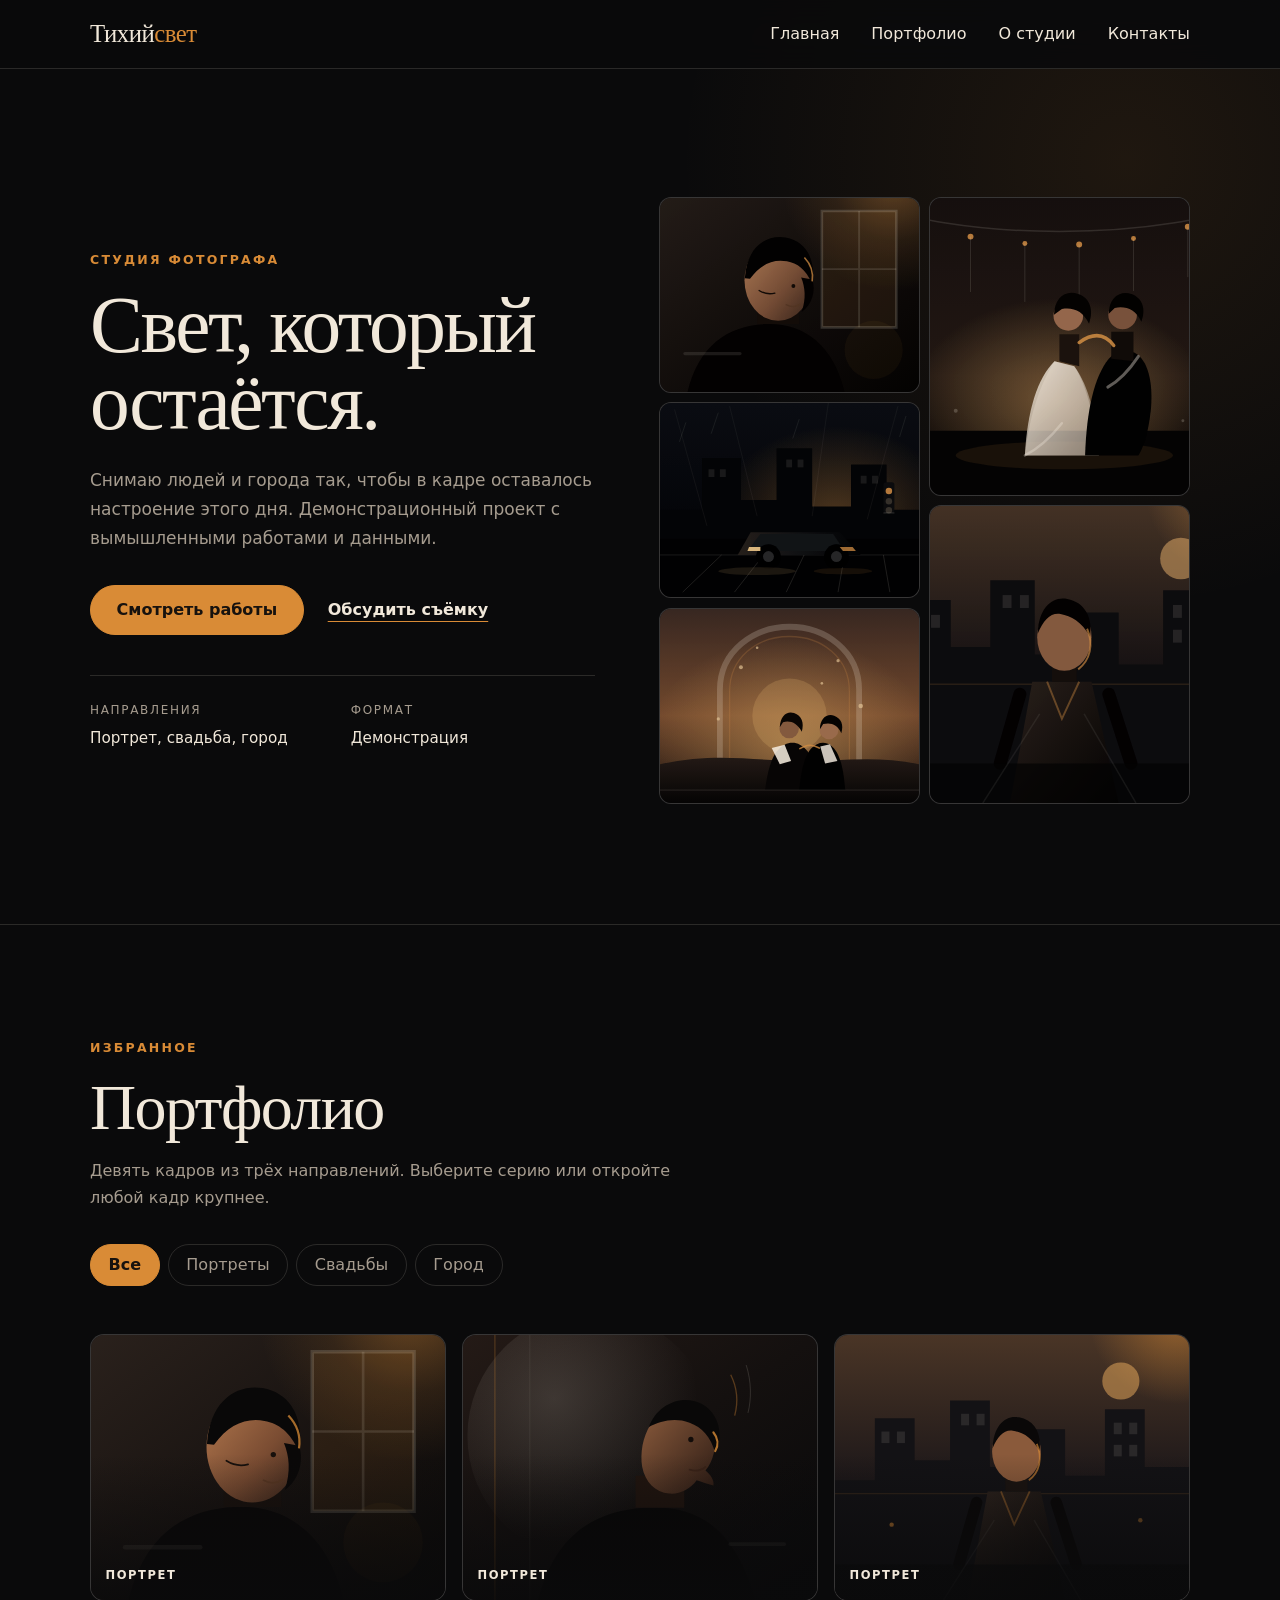
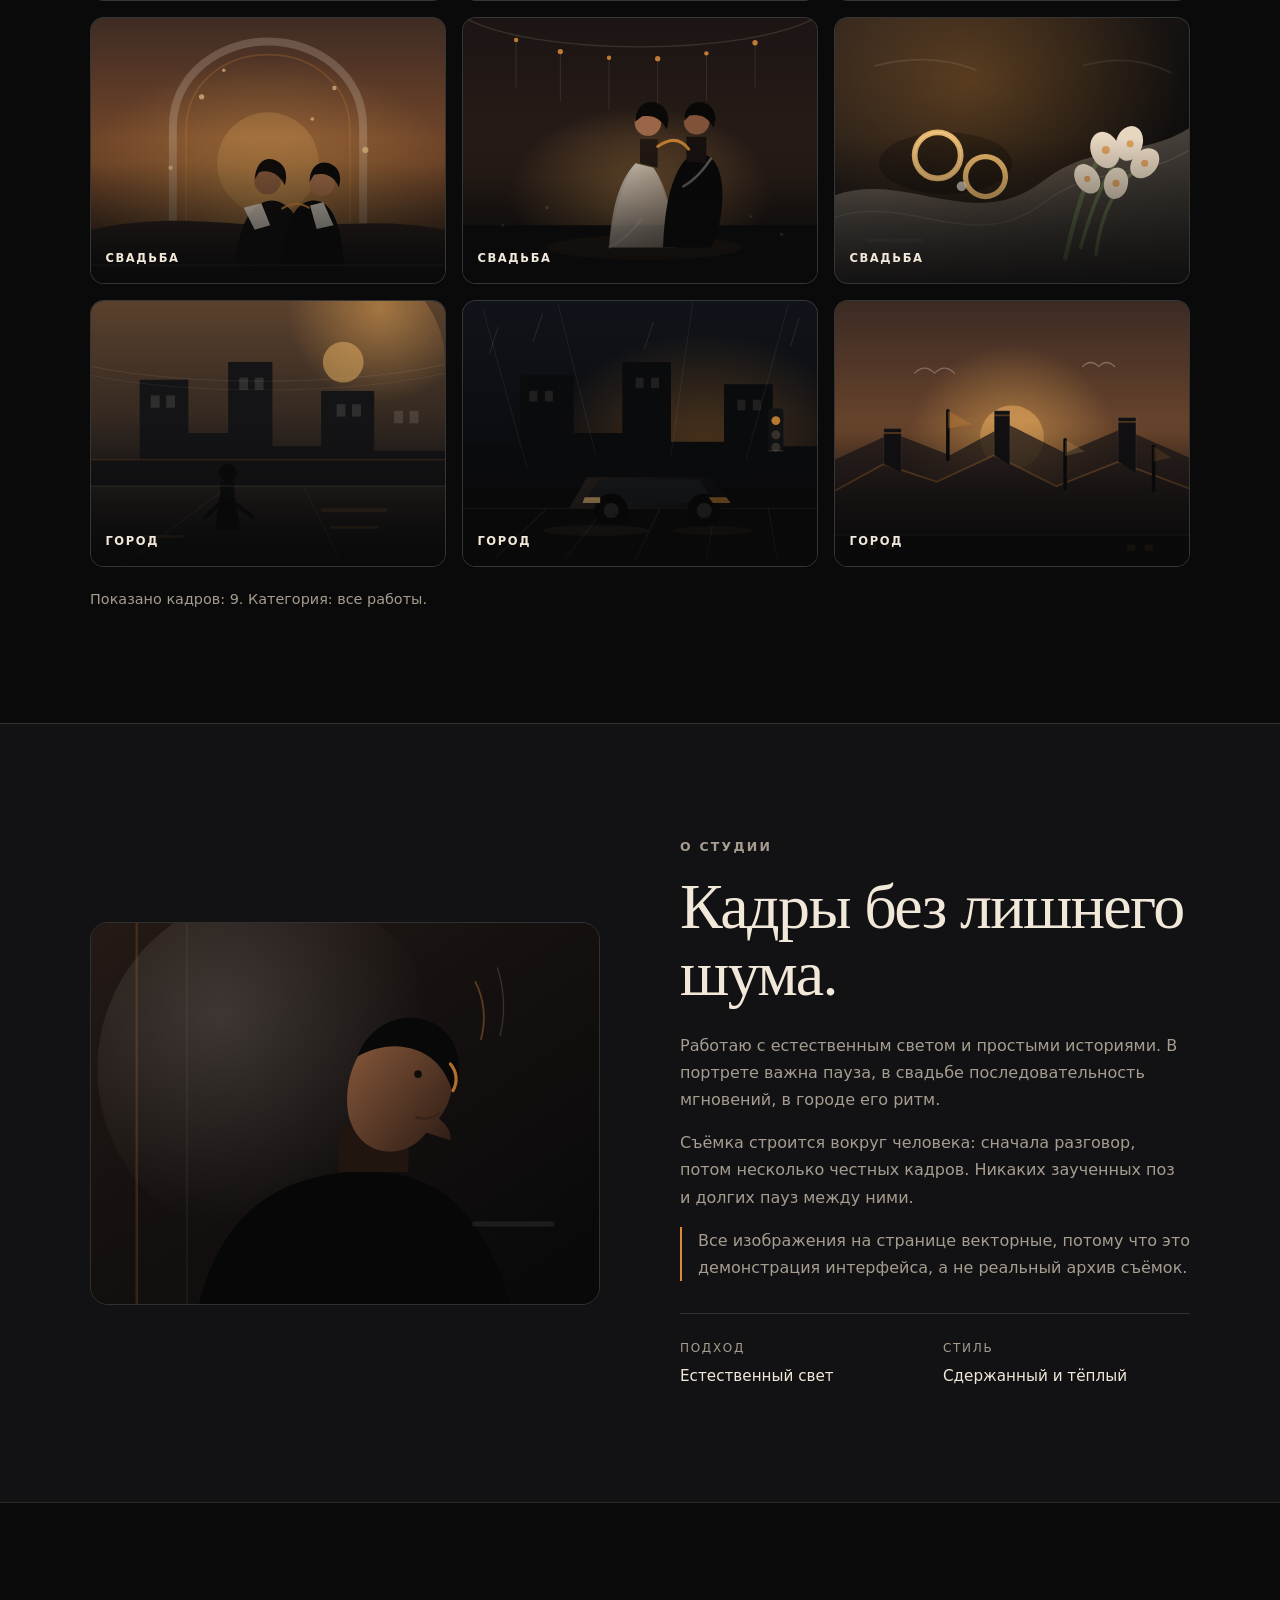
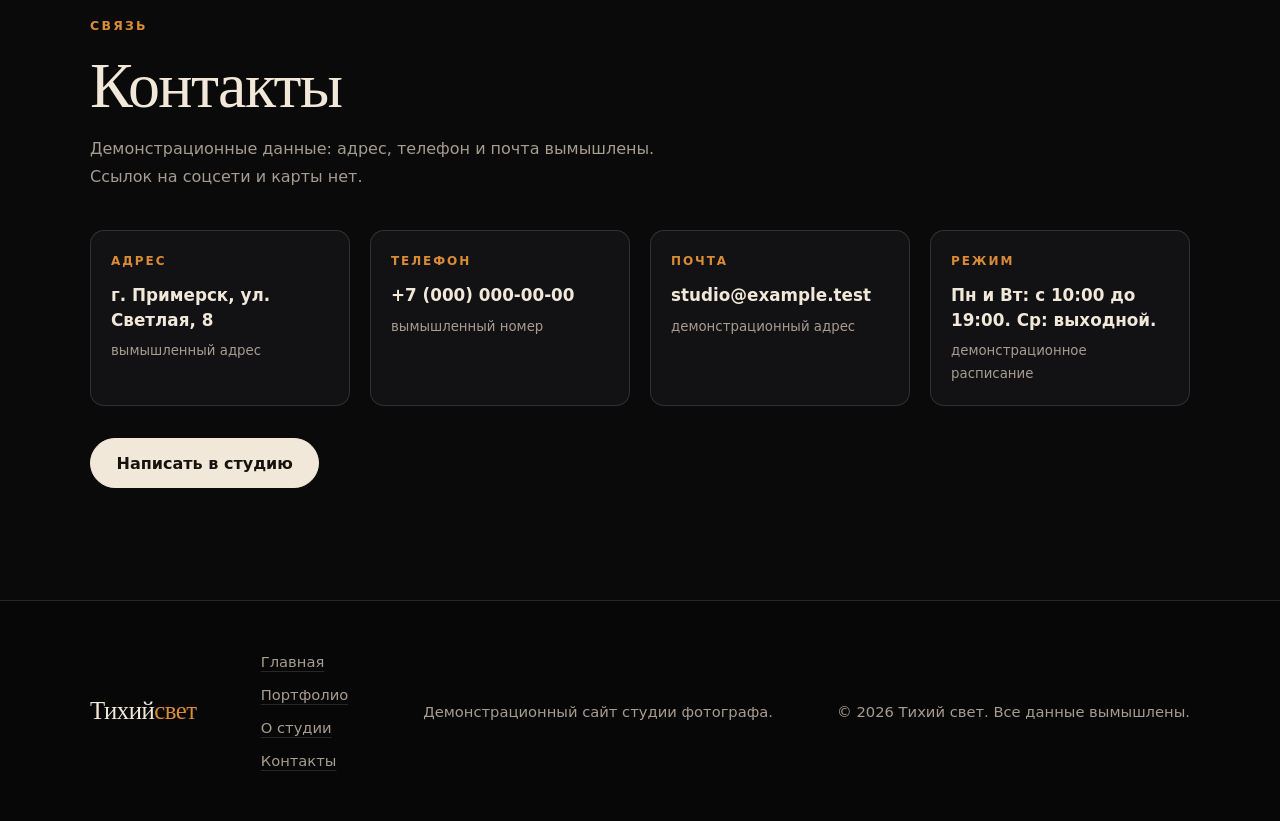
==== fotograf/index.html @ 2824eebd "initial commit" ====
<!DOCTYPE html>
<html lang="ru">
<head>
  <meta charset="utf-8">
  <meta name="viewport" content="width=device-width, initial-scale=1">
  <title>Студия фотографа: Тихий свет</title>
  <meta name="description" content="Демонстрационный сайт студии фотографа. Портреты, свадебные истории и городские кадры в тёмной визуальной подаче.">
  <meta name="theme-color" content="#0A0A0B">
  <link rel="stylesheet" href="style.css">
</head>
<body>
  <a class="skip-link" href="#main">Перейти к содержимому</a>

  <header class="site-header">
    <div class="container header__inner">
      <a class="brand" href="#home" aria-label="Студия фотографа Тихий свет, на главную">Тихий<span>свет</span></a>
      <button class="menu-toggle" type="button" aria-expanded="false" aria-controls="site-nav" aria-label="Открыть меню">Меню</button>
      <nav class="site-nav" id="site-nav" aria-label="Основная навигация">
        <ul>
          <li><a href="#home">Главная</a></li>
          <li><a href="#portfolio">Портфолио</a></li>
          <li><a href="#about">О студии</a></li>
          <li><a href="#contacts">Контакты</a></li>
        </ul>
      </nav>
    </div>
  </header>

  <main id="main">
    <section class="hero" id="home" aria-labelledby="hero-title">
      <div class="container hero__inner">
        <div class="hero__copy">
          <p class="eyebrow">Студия фотографа</p>
          <h1 id="hero-title">Свет, который остаётся.</h1>
          <p class="hero__lead">Снимаю людей и города так, чтобы в кадре оставалось настроение этого дня. Демонстрационный проект с вымышленными работами и данными.</p>
          <div class="hero__actions">
            <a class="button" href="#portfolio">Смотреть работы</a>
            <a class="text-link" href="#contacts">Обсудить съёмку</a>
          </div>
          <dl class="hero__meta">
            <div>
              <dt>Направления</dt>
              <dd>Портрет, свадьба, город</dd>
            </div>
            <div>
              <dt>Формат</dt>
              <dd>Демонстрация</dd>
            </div>
          </dl>
        </div>

        <div class="mosaic" aria-label="Мозаика из работ студии">
          <figure class="mosaic__item mosaic__item--a">
            <img src="assets/images/p1.svg" width="800" height="600" alt="Портрет у окна в тёплом свете">
          </figure>
          <figure class="mosaic__item mosaic__item--b">
            <img src="assets/images/w2.svg" width="800" height="600" alt="Свадебный танец в свете гирлянд">
          </figure>
          <figure class="mosaic__item mosaic__item--c">
            <img src="assets/images/c2.svg" width="800" height="600" alt="Ночная улица после дождя">
          </figure>
          <figure class="mosaic__item mosaic__item--d">
            <img src="assets/images/p3.svg" width="800" height="600" alt="Городской портрет на фоне домов">
          </figure>
          <figure class="mosaic__item mosaic__item--e">
            <img src="assets/images/w1.svg" width="800" height="600" alt="Свадебная пара под аркой">
          </figure>
        </div>
      </div>
    </section>

    <section class="section portfolio" id="portfolio" aria-labelledby="portfolio-title">
      <div class="container">
        <header class="section__head">
          <p class="eyebrow">Избранное</p>
          <h2 id="portfolio-title">Портфолио</h2>
          <p class="section__lead">Девять кадров из трёх направлений. Выберите серию или откройте любой кадр крупнее.</p>
          <div class="filters" role="group" aria-label="Фильтр работ">
            <button class="filter is-active" type="button" data-filter="all" aria-pressed="true">Все</button>
            <button class="filter" type="button" data-filter="portraits" aria-pressed="false">Портреты</button>
            <button class="filter" type="button" data-filter="weddings" aria-pressed="false">Свадьбы</button>
            <button class="filter" type="button" data-filter="city" aria-pressed="false">Город</button>
          </div>
        </header>

        <ul class="gallery" id="gallery">
          <li class="card" data-category="portraits">
            <button class="card__open" type="button" data-src="assets/images/p1.svg" data-alt="Портрет у окна в тёплом свете" data-caption="Утренний свет: портрет у окна">
              <img src="assets/images/p1.svg" width="800" height="600" loading="lazy" decoding="async" alt="Портрет у окна в тёплом свете">
              <span class="card__overlay" aria-hidden="true"><span>Портрет</span></span>
            </button>
          </li>
          <li class="card" data-category="portraits">
            <button class="card__open" type="button" data-src="assets/images/p2.svg" data-alt="Портрет в профиль на тёплом фоне" data-caption="Профиль и мягкая тень">
              <img src="assets/images/p2.svg" width="800" height="600" loading="lazy" decoding="async" alt="Портрет в профиль на тёплом фоне">
              <span class="card__overlay" aria-hidden="true"><span>Портрет</span></span>
            </button>
          </li>
          <li class="card" data-category="portraits">
            <button class="card__open" type="button" data-src="assets/images/p3.svg" data-alt="Городской портрет в пальто на фоне домов" data-caption="Городской портрет: вечер">
              <img src="assets/images/p3.svg" width="800" height="600" loading="lazy" decoding="async" alt="Городской портрет в пальто на фоне домов">
              <span class="card__overlay" aria-hidden="true"><span>Портрет</span></span>
            </button>
          </li>
          <li class="card" data-category="weddings">
            <button class="card__open" type="button" data-src="assets/images/w1.svg" data-alt="Свадебная пара под аркой на закате" data-caption="Клятва под открытым небом">
              <img src="assets/images/w1.svg" width="800" height="600" loading="lazy" decoding="async" alt="Свадебная пара под аркой на закате">
              <span class="card__overlay" aria-hidden="true"><span>Свадьба</span></span>
            </button>
          </li>
          <li class="card" data-category="weddings">
            <button class="card__open" type="button" data-src="assets/images/w2.svg" data-alt="Первый танец в свете гирлянд" data-caption="Первый танец в тёплом свете">
              <img src="assets/images/w2.svg" width="800" height="600" loading="lazy" decoding="async" alt="Первый танец в свете гирлянд">
              <span class="card__overlay" aria-hidden="true"><span>Свадьба</span></span>
            </button>
          </li>
          <li class="card" data-category="weddings">
            <button class="card__open" type="button" data-src="assets/images/w3.svg" data-alt="Кольца и букет на скатерти" data-caption="Детали дня: кольца и букет">
              <img src="assets/images/w3.svg" width="800" height="600" loading="lazy" decoding="async" alt="Кольца и букет на скатерти">
              <span class="card__overlay" aria-hidden="true"><span>Свадьба</span></span>
            </button>
          </li>
          <li class="card" data-category="city">
            <button class="card__open" type="button" data-src="assets/images/c1.svg" data-alt="Утренняя улица в лучах солнца" data-caption="Утренняя улица в лучах">
              <img src="assets/images/c1.svg" width="800" height="600" loading="lazy" decoding="async" alt="Утренняя улица в лучах солнца">
              <span class="card__overlay" aria-hidden="true"><span>Город</span></span>
            </button>
          </li>
          <li class="card" data-category="city">
            <button class="card__open" type="button" data-src="assets/images/c2.svg" data-alt="Ночной перекрёсток после дождя" data-caption="Ночной перекрёсток и дождь">
              <img src="assets/images/c2.svg" width="800" height="600" loading="lazy" decoding="async" alt="Ночной перекрёсток после дождя">
              <span class="card__overlay" aria-hidden="true"><span>Город</span></span>
            </button>
          </li>
          <li class="card" data-category="city">
            <button class="card__open" type="button" data-src="assets/images/c3.svg" data-alt="Крыши домов на закате" data-caption="Крыши на закате">
              <img src="assets/images/c3.svg" width="800" height="600" loading="lazy" decoding="async" alt="Крыши домов на закате">
              <span class="card__overlay" aria-hidden="true"><span>Город</span></span>
            </button>
          </li>
        </ul>
        <p class="gallery__status" id="gallery-status" role="status" aria-live="polite">Показано кадров: 9. Категория: все работы.</p>
      </div>
    </section>

    <section class="section about" id="about" aria-labelledby="about-title">
      <div class="container about__inner">
        <div class="about__visual">
          <img src="assets/images/p2.svg" width="800" height="600" loading="lazy" decoding="async" alt="Стилизованный портрет в профиль">
        </div>
        <div class="about__copy">
          <p class="eyebrow">О студии</p>
          <h2 id="about-title">Кадры без лишнего шума.</h2>
          <p>Работаю с естественным светом и простыми историями. В портрете важна пауза, в свадьбе последовательность мгновений, в городе его ритм.</p>
          <p>Съёмка строится вокруг человека: сначала разговор, потом несколько честных кадров. Никаких заученных поз и долгих пауз между ними.</p>
          <p class="about__note">Все изображения на странице векторные, потому что это демонстрация интерфейса, а не реальный архив съёмок.</p>
          <dl class="about__facts">
            <div>
              <dt>Подход</dt>
              <dd>Естественный свет</dd>
            </div>
            <div>
              <dt>Стиль</dt>
              <dd>Сдержанный и тёплый</dd>
            </div>
          </dl>
        </div>
      </div>
    </section>

    <section class="section contacts" id="contacts" aria-labelledby="contacts-title">
      <div class="container">
        <header class="section__head">
          <p class="eyebrow">Связь</p>
          <h2 id="contacts-title">Контакты</h2>
          <p class="section__lead">Демонстрационные данные: адрес, телефон и почта вымышлены. Ссылок на соцсети и карты нет.</p>
        </header>
        <div class="contact-grid">
          <address class="contact-card">
            <span class="contact-card__label">Адрес</span>
            <strong>г. Примерск, ул. Светлая, 8</strong>
            <small>вымышленный адрес</small>
          </address>
          <div class="contact-card">
            <span class="contact-card__label">Телефон</span>
            <strong>+7 (000) 000-00-00</strong>
            <small>вымышленный номер</small>
          </div>
          <div class="contact-card">
            <span class="contact-card__label">Почта</span>
            <strong>studio@example.test</strong>
            <small>демонстрационный адрес</small>
          </div>
          <div class="contact-card">
            <span class="contact-card__label">Режим</span>
            <strong>Пн и Вт: с 10:00 до 19:00. Ср: выходной.</strong>
            <small>демонстрационное расписание</small>
          </div>
        </div>
        <a class="button button--light" href="mailto:studio@example.test">Написать в студию</a>
      </div>
    </section>
  </main>

  <footer class="site-footer">
    <div class="container footer__inner">
      <a class="brand" href="#home" aria-label="Студия фотографа Тихий свет, на главную">Тихий<span>свет</span></a>
      <nav aria-label="Навигация в подвале">
        <ul>
          <li><a href="#home">Главная</a></li>
          <li><a href="#portfolio">Портфолио</a></li>
          <li><a href="#about">О студии</a></li>
          <li><a href="#contacts">Контакты</a></li>
        </ul>
      </nav>
      <p>Демонстрационный сайт студии фотографа.</p>
      <p class="footer__legal">© <span id="year">2026</span> Тихий свет. Все данные вымышлены.</p>
    </div>
  </footer>

  <dialog class="lightbox" id="lightbox" aria-labelledby="lightbox-caption">
    <div class="lightbox__frame">
      <button class="lightbox__close" type="button" id="lightbox-close" aria-label="Закрыть просмотр">×</button>
      <figure>
        <img id="lightbox-img" src="assets/images/p1.svg" alt="">
        <figcaption id="lightbox-caption">Заголовок кадра</figcaption>
      </figure>
    </div>
  </dialog>

  <script src="main.js"></script>
</body>
</html>
---- fotograf/style.css ----
:root {
  --bg: #0A0A0B;
  --surface: #121214;
  --surface-2: #18181B;
  --text: #F1E8DA;
  --muted: #A69C8F;
  --line: rgba(241, 232, 218, 0.14);
  --accent: #D98B36;
  --paper: #F5EEE2;
  --ink: #17120E;
  --radius: 18px;
  --pad: clamp(1.25rem, 5vw, 2.5rem);
  --header-h: 68px;
  --sans: system-ui, -apple-system, "Segoe UI", Roboto, Arial, sans-serif;
  --display: "Iowan Old Style", "Palatino Linotype", Palatino, Georgia, "Times New Roman", serif;
}

*, *::before, *::after { box-sizing: border-box; }
html { -webkit-text-size-adjust: 100%; scroll-padding-top: calc(var(--header-h) + 1rem); }
@media (prefers-reduced-motion: no-preference) { html { scroll-behavior: smooth; } }
body {
  margin: 0;
  background: radial-gradient(circle at 88% 4%, rgba(217, 139, 54, 0.10), transparent 28rem), var(--bg);
  color: var(--text);
  font: 400 1rem/1.7 var(--sans);
  overflow-x: hidden;
}
body.is-locked { overflow: hidden; }
h1, h2, h3, p, ul, dl, dd, figure, address { margin: 0; }
ul { padding: 0; list-style: none; }
img { display: block; max-width: 100%; height: auto; }
a { color: inherit; }
button { font: inherit; color: inherit; }
[hidden] { display: none !important; }
:focus-visible { outline: 2px solid var(--accent); outline-offset: 4px; }

.container { width: 100%; max-width: 1180px; margin-inline: auto; padding-inline: var(--pad); }
.skip-link {
  position: absolute;
  top: -5rem;
  left: var(--pad);
  z-index: 100;
  padding: 0.6rem 1rem;
  background: var(--accent);
  color: var(--ink);
  border-radius: 0 0 10px 10px;
  text-decoration: none;
  font-weight: 600;
}
.skip-link:focus { top: 0; }

.site-header {
  position: sticky;
  top: 0;
  z-index: 50;
  background: rgba(10, 10, 11, 0.92);
  border-bottom: 1px solid var(--line);
  -webkit-backdrop-filter: blur(14px);
  backdrop-filter: blur(14px);
}
.header__inner { position: relative; display: flex; align-items: center; justify-content: space-between; min-height: var(--header-h); }
.brand {
  font-family: var(--display);
  font-size: 1.55rem;
  line-height: 1;
  letter-spacing: -0.02em;
  text-decoration: none;
}
.brand span { color: var(--accent); }
.menu-toggle {
  min-height: 42px;
  padding: 0 1rem;
  background: transparent;
  border: 1px solid var(--line);
  border-radius: 999px;
  cursor: pointer;
  font-size: 0.9rem;
}
.menu-toggle:hover, .menu-toggle[aria-expanded="true"] { border-color: var(--accent); color: var(--accent); }
.site-nav {
  position: absolute;
  top: 100%;
  left: calc(var(--pad) * -1);
  right: calc(var(--pad) * -1);
  display: none;
  background: #0D0D0F;
  border-bottom: 1px solid var(--line);
}
.site-nav.is-open { display: block; }
.site-nav ul { padding: 0.5rem var(--pad) 1rem; }
.site-nav a {
  display: block;
  padding: 0.85rem 0;
  border-bottom: 1px solid var(--line);
  color: var(--text);
  text-decoration: none;
}
.site-nav a:hover { color: var(--accent); }

.eyebrow {
  margin-bottom: 1rem;
  color: var(--accent);
  font-size: 0.78rem;
  font-weight: 700;
  letter-spacing: 0.18em;
  text-transform: uppercase;
}
.button {
  display: inline-flex;
  align-items: center;
  justify-content: center;
  min-height: 50px;
  padding: 0 1.6rem;
  background: var(--accent);
  color: var(--ink);
  border: 1px solid var(--accent);
  border-radius: 999px;
  font-weight: 700;
  text-decoration: none;
  transition: transform 0.25s ease, background-color 0.25s ease, color 0.25s ease;
}
.button:hover { transform: translateY(-2px); background: var(--text); border-color: var(--text); }
.button--light { background: var(--text); border-color: var(--text); }
.button--light:hover { background: var(--accent); border-color: var(--accent); }
.text-link {
  display: inline-flex;
  align-items: center;
  min-height: 50px;
  color: var(--text);
  text-decoration-color: var(--accent);
  text-underline-offset: 0.35em;
  font-weight: 600;
}
.text-link:hover { color: var(--accent); }

.hero { padding-block: clamp(3.5rem, 12vw, 6rem) 4.5rem; }
.hero__inner { display: grid; gap: 3rem; }
.hero h1 {
  max-width: 12ch;
  font-family: var(--display);
  font-size: clamp(2.75rem, 11vw, 6rem);
  font-weight: 500;
  line-height: 0.98;
  letter-spacing: -0.03em;
  text-wrap: balance;
}
.hero__lead { max-width: 34rem; margin-top: 1.5rem; color: var(--muted); font-size: 1.0625rem; }
.hero__actions { display: flex; flex-wrap: wrap; align-items: center; gap: 0.5rem 1.5rem; margin-top: 2rem; }
.hero__meta {
  display: grid;
  grid-template-columns: repeat(2, minmax(0, 1fr));
  gap: 1rem;
  margin-top: 2.5rem;
  padding-top: 1.5rem;
  border-top: 1px solid var(--line);
}
.hero__meta dt, .about__facts dt {
  color: var(--muted);
  font-size: 0.75rem;
  letter-spacing: 0.14em;
  text-transform: uppercase;
}
.hero__meta dd, .about__facts dd { margin-top: 0.35rem; font-size: 0.95rem; }

.mosaic {
  display: grid;
  grid-template-columns: repeat(2, minmax(0, 1fr));
  grid-template-rows: repeat(6, minmax(58px, 1fr));
  gap: 0.6rem;
  min-height: 420px;
}
.mosaic__item {
  overflow: hidden;
  border: 1px solid var(--line);
  border-radius: 12px;
  background: var(--surface-2);
}
.mosaic__item img {
  width: 100%;
  height: 100%;
  object-fit: cover;
  filter: saturate(0.82) contrast(1.06);
  transition: transform 0.6s ease, filter 0.6s ease;
}
.mosaic__item:hover img { transform: scale(1.06); filter: saturate(1.05) contrast(1.02); }
.mosaic__item--a { grid-column: 1; grid-row: 1 / 3; }
.mosaic__item--b { grid-column: 2; grid-row: 1 / 4; }
.mosaic__item--c { grid-column: 1; grid-row: 3 / 5; }
.mosaic__item--d { grid-column: 2; grid-row: 4 / 7; }
.mosaic__item--e { grid-column: 1; grid-row: 5 / 7; }

.section { padding-block: 4.5rem; border-top: 1px solid var(--line); }
.section h2 {
  font-family: var(--display);
  font-size: clamp(2.4rem, 8vw, 4rem);
  font-weight: 500;
  line-height: 1.05;
  letter-spacing: -0.025em;
}
.section__lead { max-width: 38rem; margin-top: 1rem; color: var(--muted); }
.filters { display: flex; flex-wrap: wrap; gap: 0.5rem; margin-top: 2rem; }
.filter {
  min-height: 42px;
  padding: 0 1.1rem;
  background: transparent;
  border: 1px solid var(--line);
  border-radius: 999px;
  color: var(--muted);
  cursor: pointer;
  transition: background-color 0.25s ease, color 0.25s ease, border-color 0.25s ease;
}
.filter:hover { color: var(--text); border-color: var(--muted); }
.filter.is-active { background: var(--accent); border-color: var(--accent); color: var(--ink); font-weight: 700; }

.gallery { display: grid; grid-template-columns: repeat(2, minmax(0, 1fr)); gap: 0.75rem; margin-top: 2.5rem; }
.card__open {
  position: relative;
  display: block;
  width: 100%;
  padding: 0;
  overflow: hidden;
  border: 1px solid var(--line);
  border-radius: 14px;
  background: var(--surface-2);
  aspect-ratio: 4 / 3;
  cursor: zoom-in;
}
.card__open img { width: 100%; height: 100%; object-fit: cover; transition: transform 0.5s ease; }
.card__open:hover img { transform: scale(1.06); }
.card__overlay {
  position: absolute;
  inset: auto 0 0;
  display: flex;
  align-items: flex-end;
  min-height: 55%;
  padding: 0.9rem;
  background: linear-gradient(transparent, rgba(10, 10, 11, 0.85));
}
.card__overlay span {
  color: var(--text);
  font-size: 0.72rem;
  font-weight: 700;
  letter-spacing: 0.14em;
  text-transform: uppercase;
}
.gallery__status { margin-top: 1.25rem; color: var(--muted); font-size: 0.9rem; }

.about { background: var(--surface); }
.about__inner { display: grid; gap: 2.5rem; }
.about__visual { overflow: hidden; border: 1px solid var(--line); border-radius: var(--radius); }
.about__visual img { width: 100%; aspect-ratio: 4 / 3; object-fit: cover; }
.about__copy h2 { margin-bottom: 1.5rem; }
.about__copy p { max-width: 36rem; color: var(--muted); }
.about__copy p + p { margin-top: 1rem; }
.about__note { padding-left: 1rem; border-left: 2px solid var(--accent); }
.about__facts { display: grid; grid-template-columns: repeat(2, minmax(0, 1fr)); gap: 1rem; margin-top: 2rem; padding-top: 1.5rem; border-top: 1px solid var(--line); }

.contact-grid { display: grid; gap: 1rem; margin-top: 2.5rem; }
.contact-card {
  padding: 1.25rem;
  border: 1px solid var(--line);
  border-radius: 14px;
  background: var(--surface);
  font-style: normal;
}
.contact-card__label {
  display: block;
  margin-bottom: 0.75rem;
  color: var(--accent);
  font-size: 0.75rem;
  font-weight: 700;
  letter-spacing: 0.16em;
  text-transform: uppercase;
}
.contact-card strong { display: block; font-size: 1.05rem; line-height: 1.45; }
.contact-card small { display: block; margin-top: 0.5rem; color: var(--muted); }
.contacts .button { margin-top: 2rem; }

.site-footer { background: #070708; border-top: 1px solid var(--line); color: var(--muted); font-size: 0.92rem; }
.footer__inner { display: grid; gap: 1.5rem; padding-block: 3rem; }
.site-footer .brand { color: var(--text); }
.site-footer ul { display: flex; flex-wrap: wrap; gap: 0.5rem 1.5rem; }
.site-footer a { text-decoration-color: var(--line); text-underline-offset: 0.3em; }
.site-footer a:hover { color: var(--accent); }
.site-footer .brand { text-decoration: none; }
.footer__legal { border-top: 1px solid var(--line); padding-top: 1.5rem; }

.lightbox {
  width: min(92vw, 960px);
  max-width: none;
  padding: 0;
  border: 0;
  border-radius: 20px;
  background: var(--paper);
  color: var(--ink);
  box-shadow: 0 30px 90px rgba(0, 0, 0, 0.65);
}
.lightbox::backdrop { background: rgba(4, 4, 5, 0.88); -webkit-backdrop-filter: blur(6px); backdrop-filter: blur(6px); }
.lightbox__frame { position: relative; padding: 1rem; }
.lightbox figure { margin: 0; }
.lightbox img { width: 100%; max-height: 72vh; object-fit: contain; border-radius: 12px; background: #DDD4C7; }
.lightbox figcaption { padding: 0.9rem 0.25rem 0.25rem; text-align: center; font-weight: 700; }
.lightbox__close {
  position: absolute;
  top: 0.75rem;
  right: 0.75rem;
  z-index: 1;
  display: grid;
  place-items: center;
  width: 42px;
  height: 42px;
  padding: 0 0 0.2rem;
  background: var(--ink);
  color: var(--paper);
  border: 1px solid var(--ink);
  border-radius: 50%;
  font-size: 1.7rem;
  line-height: 1;
  cursor: pointer;
}
.lightbox__close:hover { background: var(--accent); border-color: var(--accent); }

@media (min-width: 761px) {
  .menu-toggle { display: none; }
  .site-nav { position: static; display: block; background: transparent; border: 0; }
  .site-nav ul { display: flex; gap: 2rem; padding: 0; }
  .site-nav a { padding: 0.25rem 0; border: 0; }
  .site-nav a:hover { box-shadow: 0 1px 0 var(--accent); }
  .hero__inner { grid-template-columns: 1fr 1.05fr; align-items: center; gap: 4rem; padding-block: 2rem 3rem; }
  .hero h1 { font-size: clamp(3.5rem, 6.2vw, 6rem); }
  .mosaic { min-height: 560px; }
  .section { padding-block: 7rem; }
  .gallery { grid-template-columns: repeat(3, minmax(0, 1fr)); gap: 1rem; margin-top: 3rem; }
  .about__inner { grid-template-columns: 1fr 1fr; align-items: center; gap: 5rem; }
  .contact-grid { grid-template-columns: repeat(2, minmax(0, 1fr)); gap: 1.25rem; }
  .footer__inner { grid-template-columns: auto 1fr; align-items: center; column-gap: 4rem; }
  .footer__legal { grid-column: 1 / -1; }
}

@media (min-width: 1080px) {
  .contact-grid { grid-template-columns: repeat(4, minmax(0, 1fr)); }
  .footer__inner { grid-template-columns: auto 1fr auto auto; }
  .footer__legal { grid-column: auto; padding-top: 0; border-top: 0; }
}

@media (prefers-reduced-motion: reduce) {
  *, *::before, *::after { scroll-behavior: auto !important; transition: none !important; animation: none !important; }
}
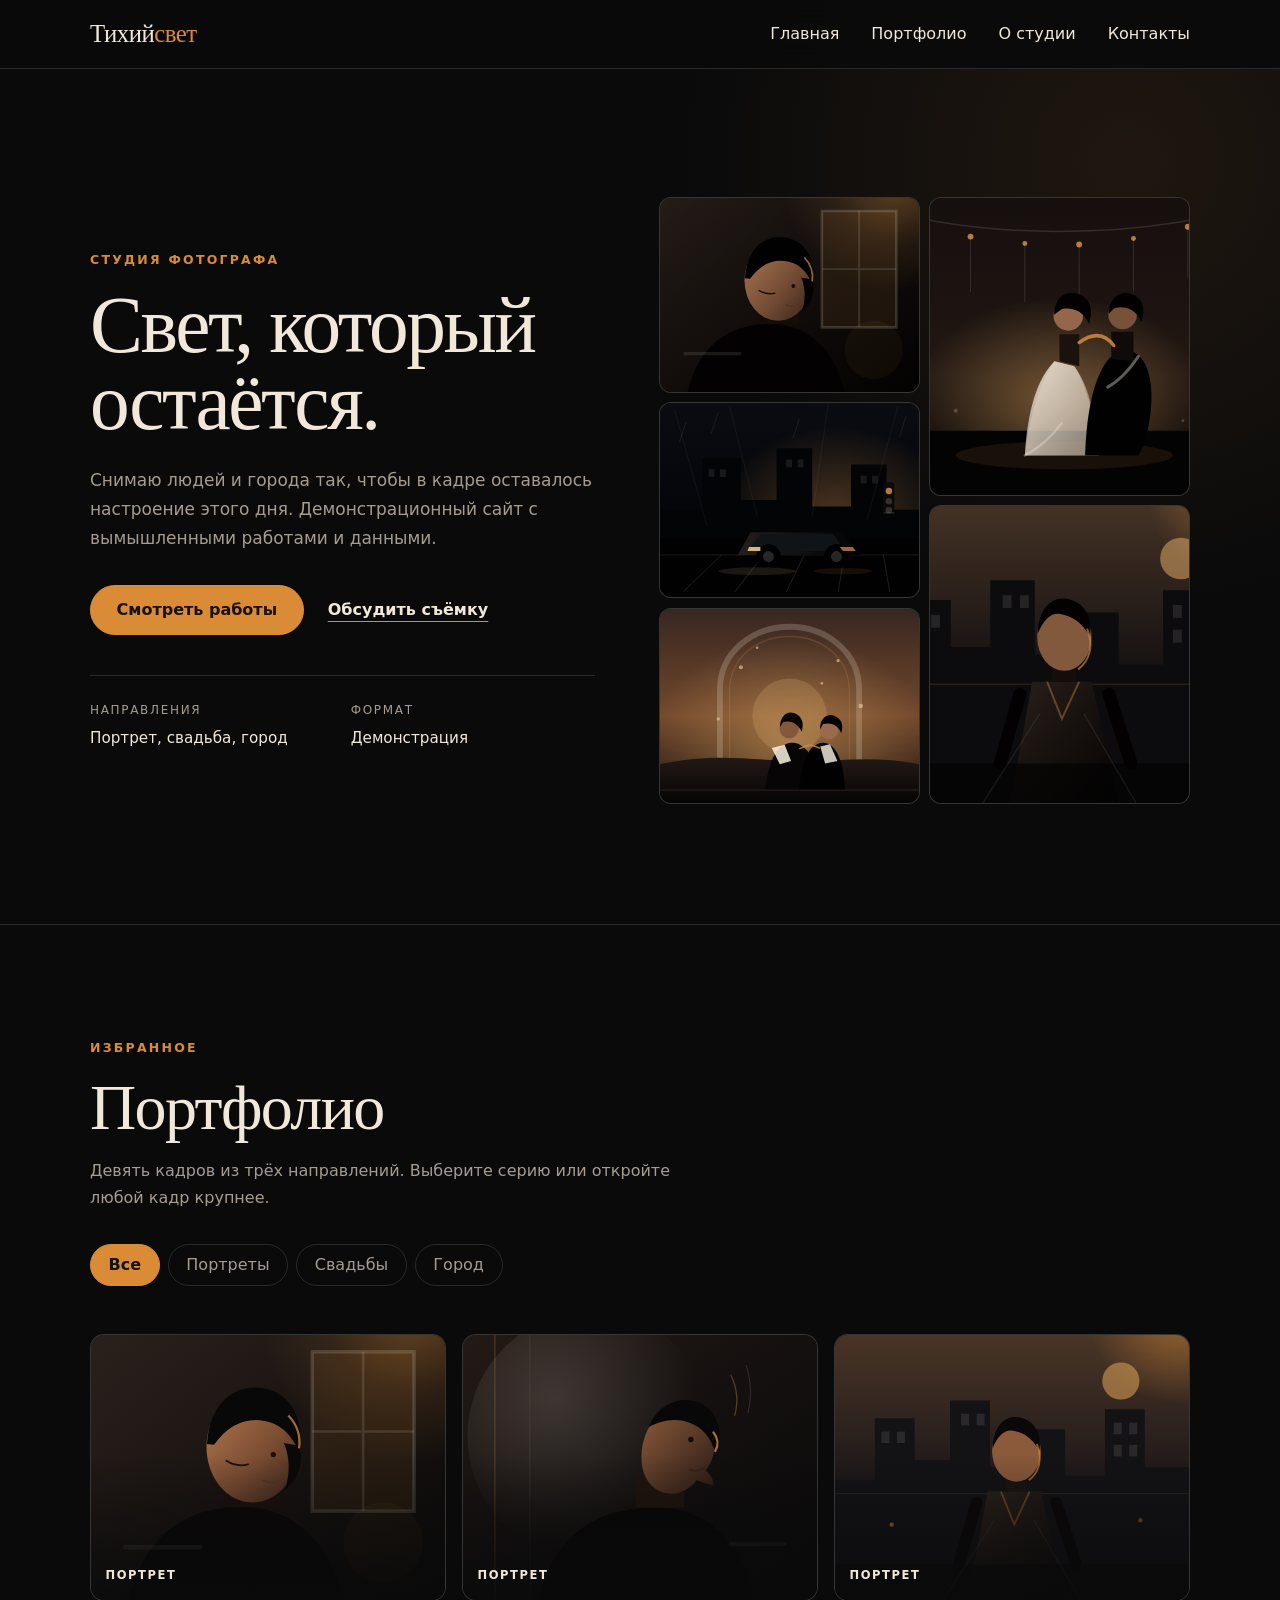
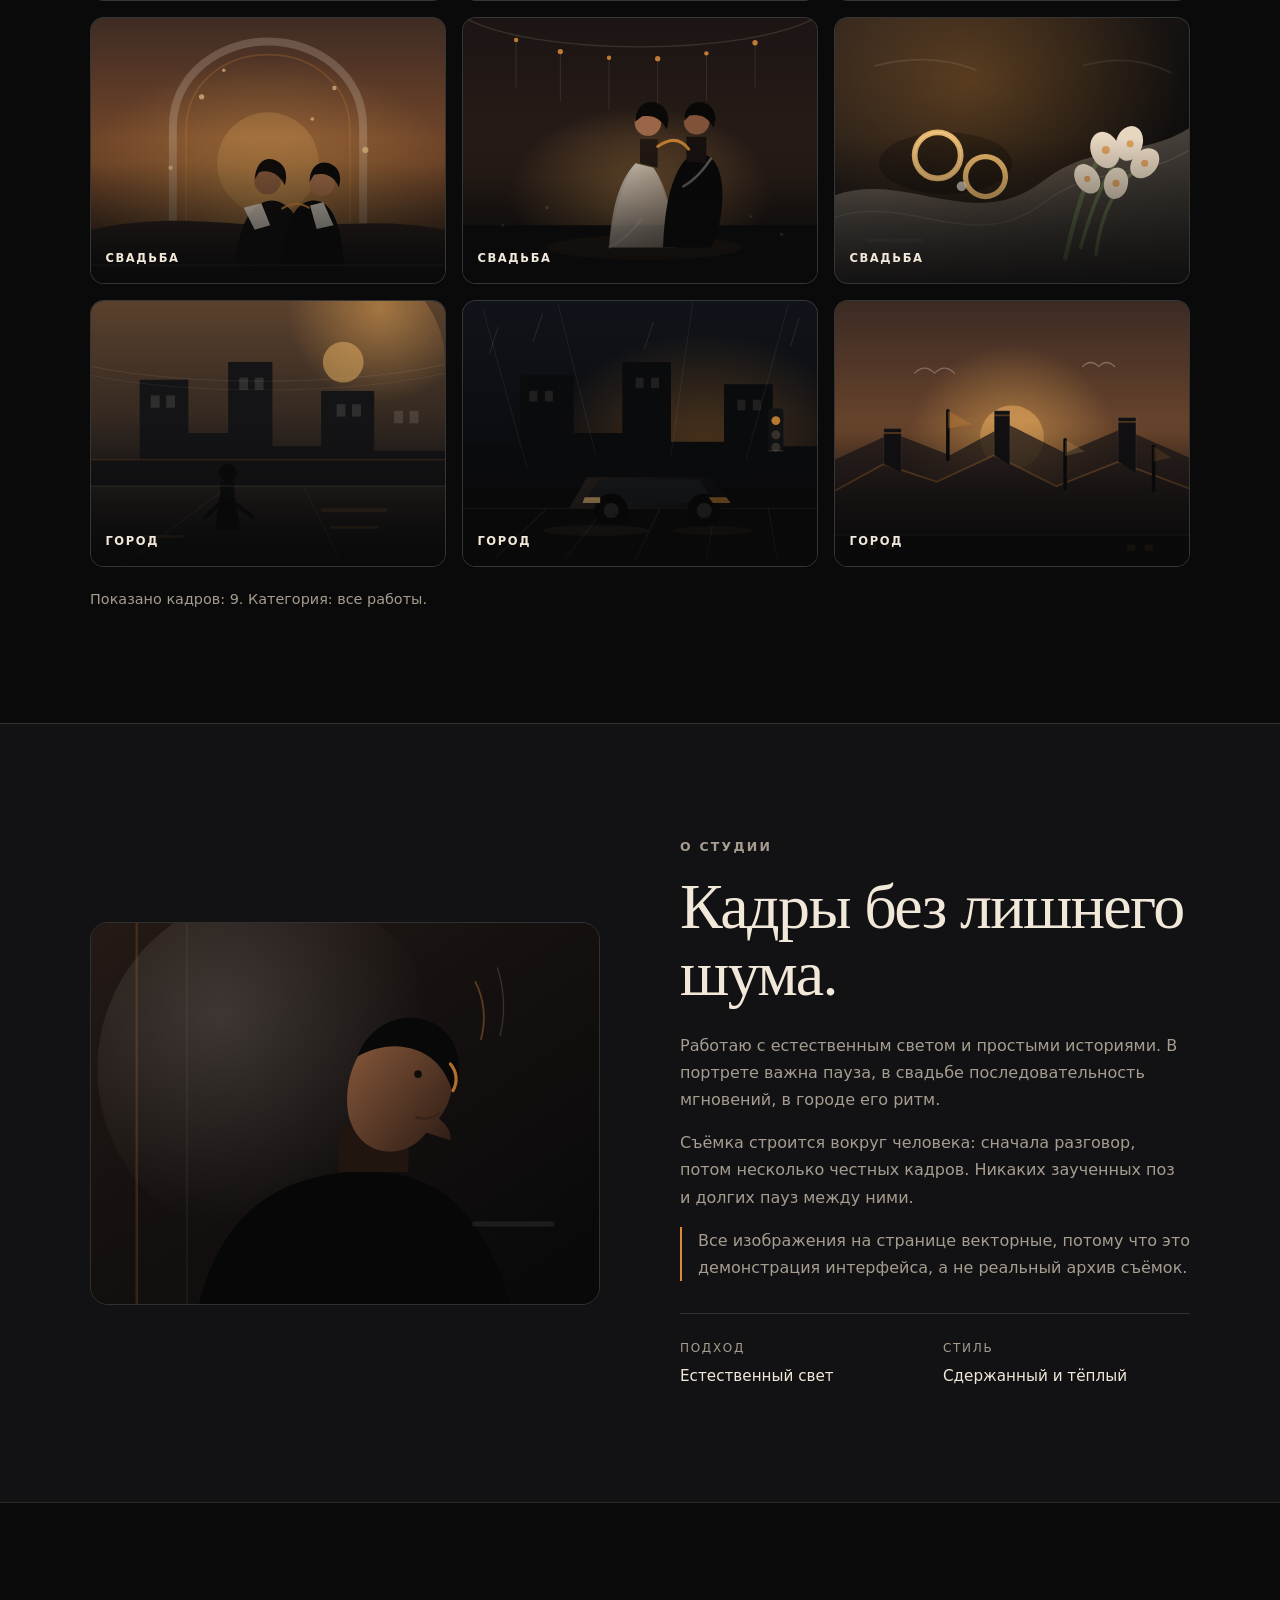
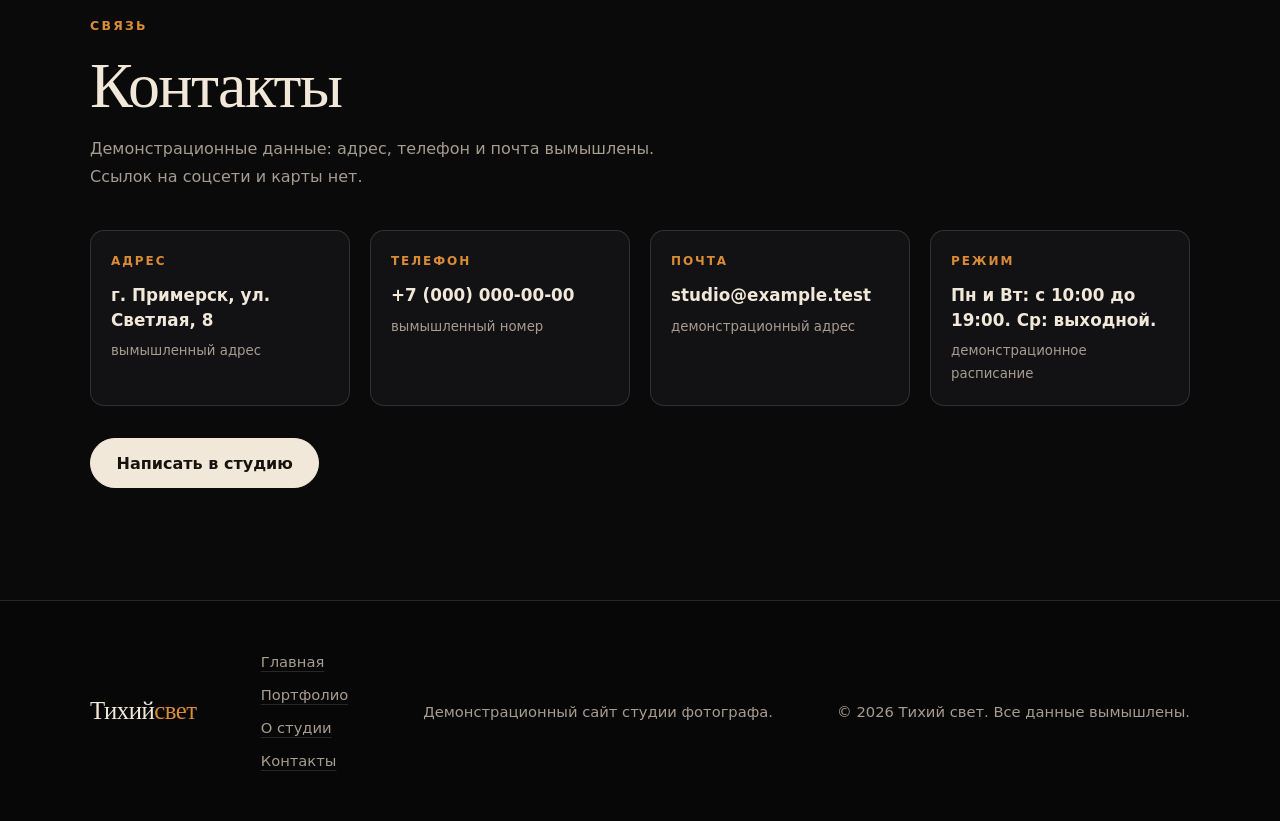
==== commit 08f27dfd: "rename branding to redds" ====
--- a/fotograf/index.html
+++ b/fotograf/index.html
@@ -32,7 +32,7 @@
         <div class="hero__copy">
           <p class="eyebrow">Студия фотографа</p>
           <h1 id="hero-title">Свет, который остаётся.</h1>
-          <p class="hero__lead">Снимаю людей и города так, чтобы в кадре оставалось настроение этого дня. Демонстрационный проект с вымышленными работами и данными.</p>
+          <p class="hero__lead">Снимаю людей и города так, чтобы в кадре оставалось настроение этого дня. Демонстрационный сайт с вымышленными работами и данными.</p>
           <div class="hero__actions">
             <a class="button" href="#portfolio">Смотреть работы</a>
             <a class="text-link" href="#contacts">Обсудить съёмку</a>
